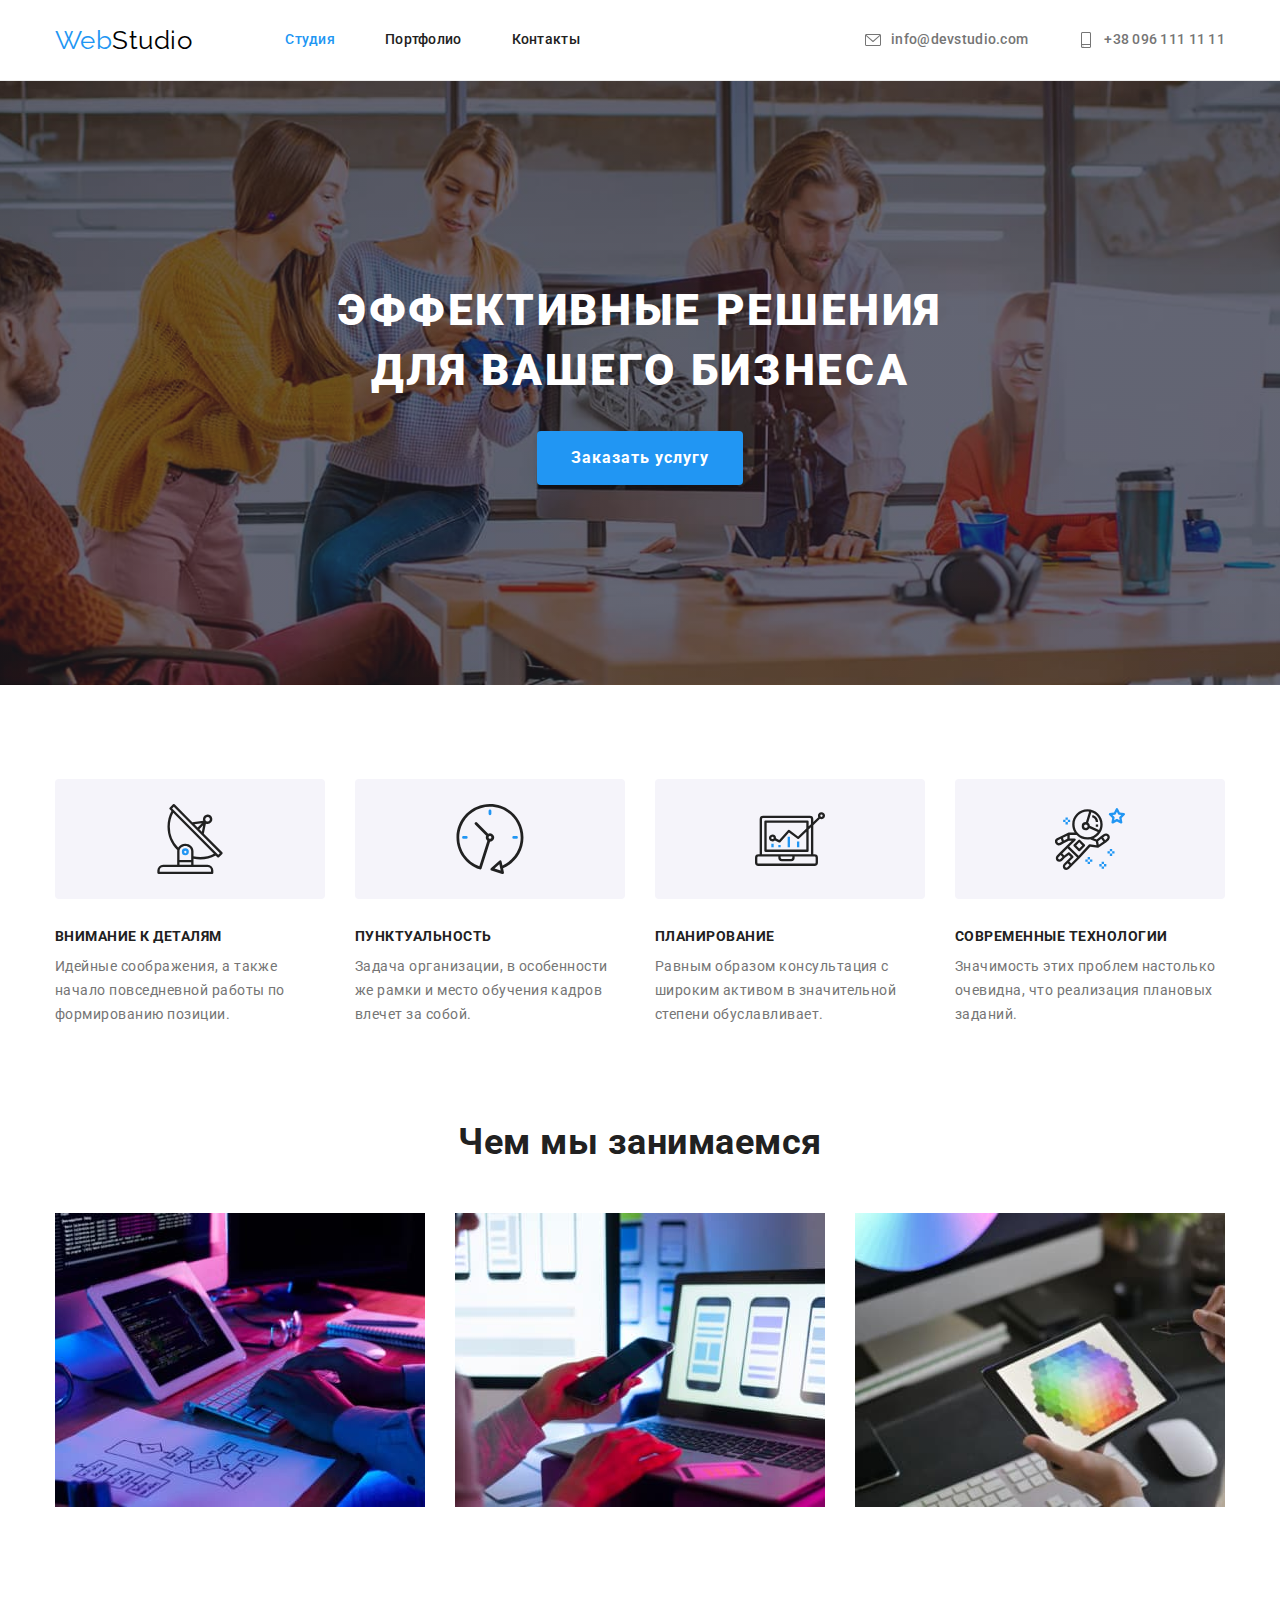
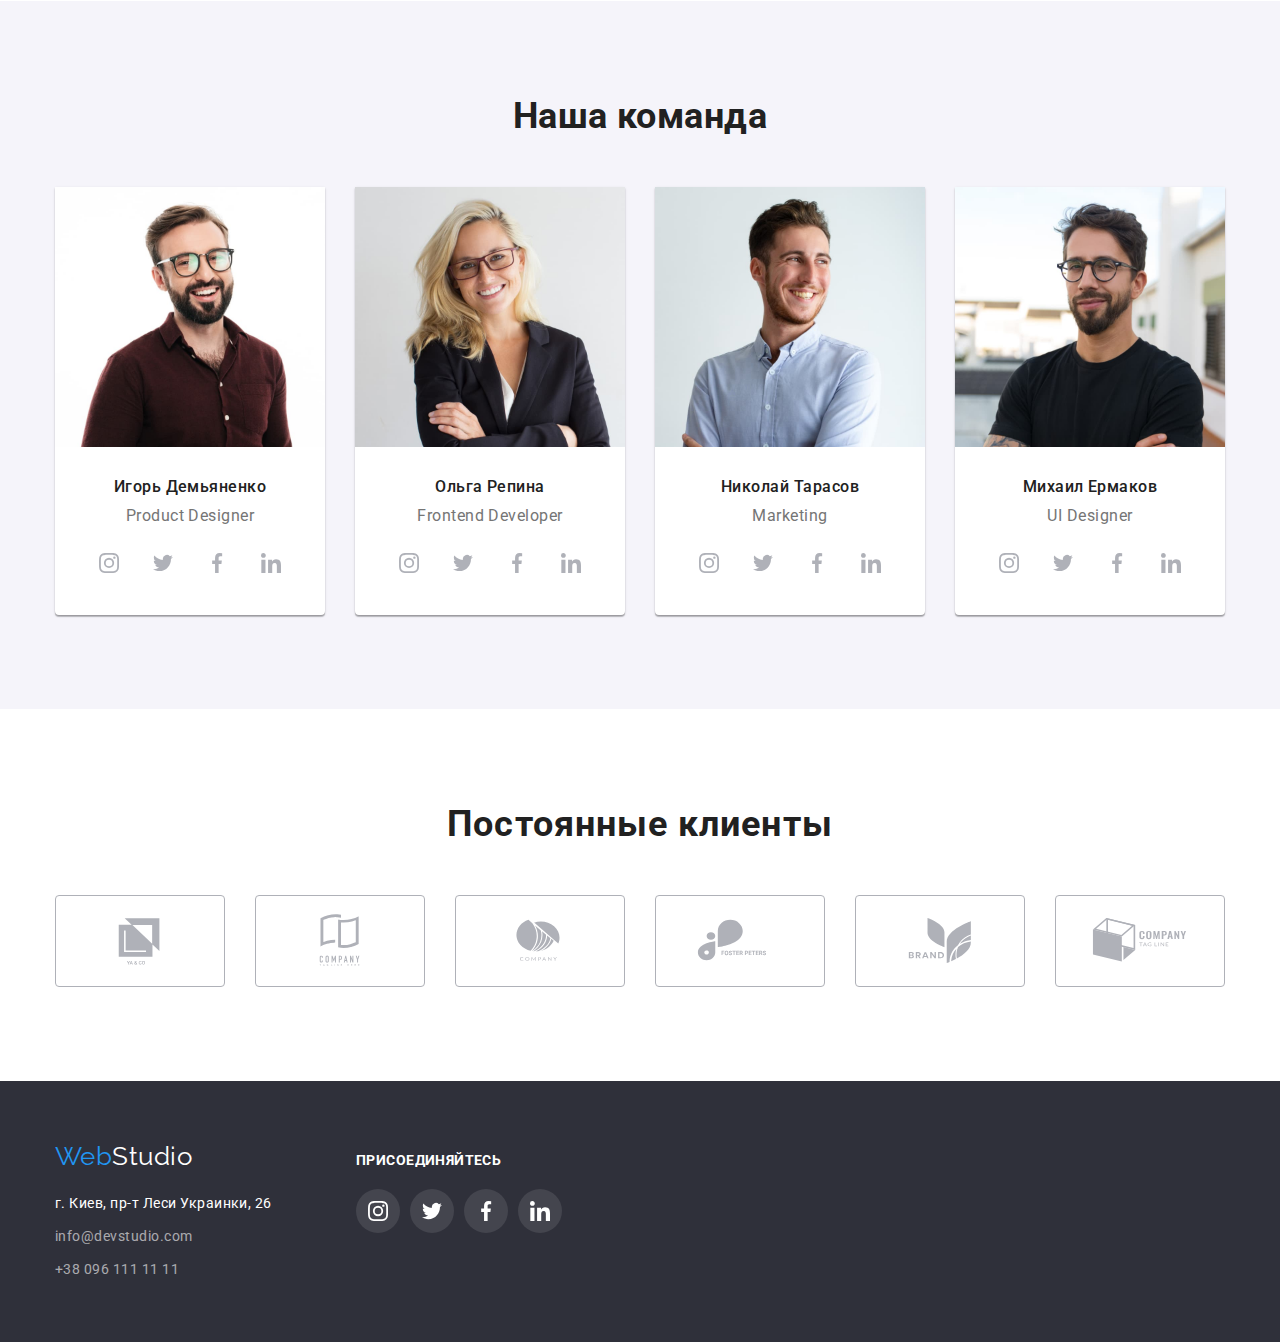
==== index.html @ 664a413b "копия дз 4" ====
<!DOCTYPE html>
<html lang="ru">

<head>
    <meta charset="UTF-8">
    <meta http-equiv="X-UA-Compatible" content="IE=edge">
    <meta name="viewport" content="width=device-width, initial-scale=1.0">
    <title lang="en">Studio</title>
    <link
        href="https://fonts.googleapis.com/css2?family=Raleway:wght@700&family=Roboto:wght@400;500;700;900&display=swap"
        rel="stylesheet">
    <link rel="stylesheet"
        href="https://cdnjs.cloudflare.com/ajax/libs/modern-normalize/1.1.0/modern-normalize.min.css">
    <link rel="stylesheet" href="./css/styles.css">
</head>

<body>
    <!--Шапка сайта-->
    <header class="page-header">
        <div class="container main-nav">
            <nav class="main-nav">
                <a lang="en" href="./index.html" class="logo link">Web<span class="logo-black">Studio</span></a>
                <ul class="site-nav lists">
                    <li class="item"><a href="./index.html" class="link current">Студия</a></li>
                    <li class="item"><a href="./portfolio.html" class="link">Портфолио</a></li>
                    <li class="item"><a href="" class="link">Контакты</a></li>
                </ul>
            </nav>
            <ul class="auth-nav lists">
                <li class="item"><a href="mailto:info@devstudio.com" lang="en" class="link"><svg class="nav-icon"
                            width="16px" height="16px">
                            <use href="./images/icons.svg#icon-mail"></use>
                        </svg>info@devstudio.com</a></li>
                <li class="item"><a href="tel:+380961111111" class="link"><svg class="nav-icon" width="16px"
                            height="16px">
                            <use href="./images/icons.svg#icon-smartphone"></use>
                        </svg>+38 096 111 11 11</a></li>
            </ul>
        </div>
    </header>
    <!--Основная страница-->
    <main>
        <!--Герой-->
        <section class="hero">
            <div class="hero-overlay">
                <h1 class="hero-title">Эффективные решения для вашего бизнеса</h1>
                <button type="button" class="btn">Заказать услугу</button>
            </div>
        </section>
        <!--Особенности-->
        <section class="section">
            <div class="container">
                <ul class="features-list lists">
                    <li class="item">
                        <div class="features-icon"><svg width="70px" height="70px">
                                <use href="./images/icons.svg#icon-antenna"></use>
                            </svg></div>
                        <h3 class="features-title">Внимание к деталям</h3>
                        <p class="features-text">Идейные соображения, а также начало повседневной работы по формированию
                            позиции.</p>
                    </li>
                    <li class="item">
                        <div class="features-icon"><svg width="70px" height="70px">
                                <use href="./images/icons.svg#icon-clock"></use>
                            </svg></div>
                        <h3 class="features-title">Пунктуальность</h3>
                        <p class="features-text">Задача организации, в особенности же рамки и место обучения кадров
                            влечет
                            за собой.</p>
                    </li>
                    <li class="item">
                        <div class="features-icon"><svg width="70px" height="70px">
                                <use href="./images/icons.svg#icon-diagram"></use>
                            </svg></div>
                        <h3 class="features-title">Планирование</h3>
                        <p class="features-text">Равным образом консультация с широким активом в значительной степени
                            обуславливает.</p>
                    </li>
                    <li class="item">
                        <div class="features-icon"><svg width="70px" height="70px">
                                <use href="./images/icons.svg#icon-astronaut"></use>
                            </svg></div>
                        <h3 class="features-title">Современные технологии</h3>
                        <p class="features-text">Значимость этих проблем настолько очевидна, что реализация плановых
                            заданий.</p>
                    </li>
                </ul>
            </div>
        </section>
        <!--Чем мы занимаемся-->
        <section class="section about">
            <div class="container">
                <h2 class="about-title">Чем мы занимаемся</h2>
                <ul class="about-list lists">
                    <li>
                        <img src="./images/box1.jpg" alt="разработка приложений" width="370">
                    </li>
                    <li>
                        <img src="./images/box2.jpg" alt="разработка макета сайта" width="370">
                    </li>
                    <li>
                        <img src="./images/box3.jpg" alt="выбор оттенка из палитры цветов " width="370">
                    </li>
                </ul>
            </div>
        </section>
        <!--Наша команда-->
        <section class="section-team">
            <div class="container">
                <h2 class="team-title">Наша команда</h2>
                <ul class="team-list lists">
                    <li class="item">
                        <img src="./images/ihor.jpg" alt="мужчина с бородой в красной рубашке" width="270" height="260">
                        <div class="team-list-text">
                            <h3 class="title">Игорь Демьяненко</h3>
                            <p lang="en" class="text">Product Designer</p>
                            <ul class="social-list lists">
                                <li class="social-list-item">
                                    <a href="/" class="social-link"><svg class="social-icon" width="20px" height="20px">
                                            <use href="./images/icons.svg#icon-team_instagram"></use>
                                        </svg></a>
                                </li>
                                <li class="social-list-item"><a href="/" class="social-link"><svg class="social-icon"
                                            width="20px" height="20px">
                                            <use href="./images/icons.svg#icon-team_twitter"></use>
                                        </svg></a></li>
                                <li class="social-list-item"><a href="/" class="social-link"><svg class="social-icon"
                                            width="20px" height="20px">
                                            <use href="./images/icons.svg#icon-team_facebook"></use>
                                        </svg></a></li>
                                <li class="social-list-item"><a href="/" class="social-link"><svg class="social-icon"
                                            width="20px" height="20px">
                                            <use href="./images/icons.svg#icon-team_linkedin"></use>
                                        </svg></a></li>
                            </ul>
                        </div>
                    </li>
                    <li class="item">
                        <img src="./images/olga.jpg" alt="девушка в черном пиджаке" width="270" height="260">
                        <div class="team-list-text">
                            <h3 class="title">Ольга Репина</h3>
                            <p lang="en" class="text">Frontend Developer</p>
                            <ul class="social-list lists">
                                <li class="social-list-item">
                                    <a href="/" class="social-link"><svg class="social-icon" width="20px" height="20px">
                                            <use href="./images/icons.svg#icon-team_instagram"></use>
                                        </svg></a>
                                </li>
                                <li class="social-list-item"><a href="/" class="social-link"><svg class="social-icon"
                                            width="20px" height="20px">
                                            <use href="./images/icons.svg#icon-team_twitter"></use>
                                        </svg></a></li>
                                <li class="social-list-item"><a href="/" class="social-link"><svg class="social-icon"
                                            width="20px" height="20px">
                                            <use href="./images/icons.svg#icon-team_facebook"></use>
                                        </svg></a></li>
                                <li class="social-list-item"><a href="/" class="social-link"><svg class="social-icon"
                                            width="20px" height="20px">
                                            <use href="./images/icons.svg#icon-team_linkedin"></use>
                                        </svg></a></li>
                            </ul>
                        </div>
                    </li>
                    <li class="item">
                        <img src="./images/nikolay.jpg" alt="мужчина в голубой рубашке" width="270" height="260">
                        <div class="team-list-text">
                            <h3 class="title">Николай Тарасов</h3>
                            <p lang="en" class="text">Marketing</p>
                            <ul class="social-list lists">
                                <li class="social-list-item">
                                    <a href="/" class="social-link"><svg class="social-icon" width="20px" height="20px">
                                            <use href="./images/icons.svg#icon-team_instagram"></use>
                                        </svg></a>
                                </li>
                                <li class="social-list-item"><a href="/" class="social-link"><svg class="social-icon"
                                            width="20px" height="20px">
                                            <use href="./images/icons.svg#icon-team_twitter"></use>
                                        </svg></a></li>
                                <li class="social-list-item"><a href="/" class="social-link"><svg class="social-icon"
                                            width="20px" height="20px">
                                            <use href="./images/icons.svg#icon-team_facebook"></use>
                                        </svg></a></li>
                                <li class="social-list-item"><a href="/" class="social-link"><svg class="social-icon"
                                            width="20px" height="20px">
                                            <use href="./images/icons.svg#icon-team_linkedin"></use>
                                        </svg></a></li>
                            </ul>
                        </div>
                    </li>
                    <li class="item">
                        <img src="./images/mikola.jpg" alt="Мужчина с бородой в черной футболке" width="270"
                            height="260">
                        <div class="team-list-text">
                            <h3 class="title">Михаил Ермаков</h3>
                            <p lang="en" class="text">UI Designer</p>
                            <ul class="social-list lists">
                                <li class="social-list-item">
                                    <a href="/" class="social-link"><svg class="social-icon" width="20px" height="20px">
                                            <use href="./images/icons.svg#icon-team_instagram"></use>
                                        </svg></a>
                                </li>
                                <li class="social-list-item"><a href="/" class="social-link"><svg class="social-icon"
                                            width="20px" height="20px">
                                            <use href="./images/icons.svg#icon-team_twitter"></use>
                                        </svg></a></li>
                                <li class="social-list-item"><a href="/" class="social-link"><svg class="social-icon"
                                            width="20px" height="20px">
                                            <use href="./images/icons.svg#icon-team_facebook"></use>
                                        </svg></a></li>
                                <li class="social-list-item"><a href="/" class="social-link"><svg class="social-icon"
                                            width="20px" height="20px">
                                            <use href="./images/icons.svg#icon-team_linkedin"></use>
                                        </svg></a></li>
                            </ul>
                        </div>
                    </li>
                </ul>
            </div>
        </section>
        <!--Клиенты-->
        <section class="section-clients">
            <div class="container">
                <h2 class="clients-title">Постоянные клиенты</h2>
                <ul class="clients-list lists">
                    <li class="clients-item"><a href="/" class="clients-link"><svg class="clients-icon" width="106"
                                height="60px">
                                <use href="./images/icons.svg#icon-company_one"></use>
                            </svg></a></li>
                    <li class="clients-item"><a href="/" class="clients-link"><svg class="clients-icon" width="106"
                                height="60px">
                                <use href="./images/icons.svg#icon-company_two"></use>
                            </svg></a></li>
                    <li class="clients-item"><a href="/" class="clients-link"><svg class="clients-icon" width="106"
                                height="60px">
                                <use href="./images/icons.svg#icon-company_three"></use>
                            </svg></a></li>
                    <li class="clients-item"><a href="/" class="clients-link"><svg class="clients-icon" width="106"
                                height="60px">
                                <use href="./images/icons.svg#icon-company_four"></use>
                            </svg></a></li>
                    <li class="clients-item"><a href="/" class="clients-link"><svg class="clients-icon" width="106"
                                height="60px">
                                <use href="./images/icons.svg#icon-company_five"></use>
                            </svg></a></li>
                    <li class="clients-item"><a href="/" class="clients-link"><svg class="clients-icon" width="106"
                                height="60px">
                                <use href="./images/icons.svg#icon-company_six"></use>
                            </svg></a></li>
                </ul>
            </div>

        </section>

    </main>
    <!--Подвал-->
    <footer class="footer">
        <div class="container">
            <div class="container-address">
                <a lang="en" href="./index.html" class="logo-footer link">Web<span class="logo-white">Studio</span></a>
                <address class="address">
                    <p class="text">г. Киев, пр-т Леси Украинки, 26</p>
                    <ul class="address-list lists">
                        <li class="item"><a href="mailto:info@devstudio.com" lang="en"
                                class="link">info@devstudio.com</a>
                        </li>
                        <li class="item"><a href="tel:+380961111111" class="link">+38 096 111 11 11</a></li>
                    </ul>
                </address>
            </div>
            <div class="container-social">
                <p class="footer-social-text">присоединяйтесь</p>
                <ul class="footer-social-list lists">
                    <li class="footer-social-item"><a href="/" class="footer-social-link"><svg
                                class="footer-social-icon" width="20px" height="20px">
                                <use href="./images/icons.svg#icon-footer_instagram"></use>
                            </svg></a></li>
                    <li class="footer-social-item"><a href="/" class="footer-social-link"><svg
                                class="footer-social-icon" width="20px" height="20px">
                                <use href="./images/icons.svg#icon-footer_twitter"></use>
                            </svg></a></li>
                    <li class="footer-social-item"><a href="/" class="footer-social-link"><svg
                                class="footer-social-icon" width="20px" height="20px">
                                <use href="./images/icons.svg#icon-footer_facebook"></use>
                            </svg></a></li>
                    <li class="footer-social-item"><a href="/" class="footer-social-link"><svg
                                class="footer-social-icon" width="20px" height="20px">
                                <use href="./images/icons.svg#icon-footer_linkedin"></use>
                            </svg></a></li>
                </ul>
            </div>
        </div>
    </footer>
</body>

</html>
---- css/styles.css ----
:root {
  --primary-text-color: #757575;
  --title-text-color: #212121;
  --accent-color: #2196f3;
  --white-color: #ffffff;
  --black-color: #000000;
  --bg-color: #ffffff;
  --hero-bg-color: #2f303a;
  --section-color: #f5f4fa;
  --address-link-color: rgba(255, 255, 255, 0.6);
}

body {
  font-family: 'Roboto', sans-serif;
  letter-spacing: 0.03em;
  background-color: var(--bg-color);
  color: var(--primary-text-color);
}

.lists {
  list-style: none;
}
.link {
  text-decoration: none;
}
.hide-title {
  position: absolute;
  width: 1px;
  height: 1px;
  margin: -1px;
  border: 0;
  padding: 0;
  white-space: nowrap;
  clip-path: inset(100%);
  clip: rect(0 0 0 0);
  overflow: hidden;
  opacity: 0;
}
/* container */
.container {
  margin-left: auto;
  margin-right: auto;
  padding: 0 15px;
  width: 1200px;
}
/* section */
.section {
  padding-top: 94px;
}
/* Допустимы сброс стилей по ТЗ */
h1,
h2,
h3,
h4,
h5,
h6,
p {
  margin: 0;
}

ul {
  padding: 0;
  margin: 0;
}
img {
  display: block;
  max-width: 100%;
}
/* header */
.page-header {
  border-bottom: 1px solid #ececec;
}

.main-nav {
  display: flex;
  align-items: center;
}

/* logo */
.logo {
  display: block;
  margin-right: 93px;

  font-family: Raleway, sans-serif;
  font-size: 26px;
  line-height: 1.19;
  color: var(--accent-color);
}
.logo-black {
  color: var(--black-color);
}
/* site nav */
.site-nav {
  display: flex;
}
.site-nav .item + .item,
.auth-nav .item + .item {
  margin-left: 50px;
}
.site-nav .link {
  display: block;
  padding-top: 32px;
  padding-bottom: 32px;

  font-weight: 500;
  font-size: 14px;
  line-height: 1.14;
  letter-spacing: 0.02em;
  color: var(--title-text-color);
}
.site-nav .link:hover,
.site-nav .link:focus,
.auth-nav .link:hover,
.auth-nav .link:focus {
  color: var(--accent-color);
}
.site-nav .link.current {
  color: var(--accent-color);
}
/* auth nav */
.auth-nav {
  display: flex;
  margin-left: auto;
}
.auth-nav > .item > .link {
  display: flex;
}
.nav-icon {
  fill: currentColor;
  margin-right: 10px;
}

.auth-nav .link {
  display: block;
  padding-top: 32px;
  padding-bottom: 32px;

  font-weight: 500;
  font-size: 14px;
  line-height: 1.14;
  letter-spacing: 0.02em;
  color: var(--primary-text-color);
}

/* Стили для index.html*/
/* hero */
.hero-overlay {
  padding-top: 200px;
  padding-bottom: 200px;
  margin-left: auto;
  margin-right: auto;
  text-align: center;
  max-width: 1600px;

  background-color: var(--hero-bg-color);
  background-image: linear-gradient(to right, rgba(47, 48, 58, 0.4), rgba(47, 48, 58, 0.4)),
    url('../images/hero.jpg');
  background-position: center;
  background-size: cover;
}

.hero-title {
  margin: 0 auto;
  width: 696px;
  margin-bottom: 30px;

  font-weight: 900;
  font-size: 44px;
  line-height: 1.36;
  letter-spacing: 0.06em;
  text-transform: uppercase;
  color: var(--white-color);
}
.btn {
  padding: 10px 32px;
  min-width: 200px;
  border-radius: 4px;
  border-color: transparent;

  font-family: inherit;
  font-weight: 700;
  font-size: 16px;
  line-height: 1.88;
  letter-spacing: 0.06em;
  background-color: var(--accent-color);
  color: var(--white-color);
  cursor: pointer;
  box-shadow: 0px 4px 4px rgba(0, 0, 0, 0.15);
}
.btn:hover,
.btn:focus {
  background-color: #188ce8;
}
/* features */
.features-list {
  display: flex;
}
.features-icon {
  display: flex;
  justify-content: center;
  align-items: center;
  margin-bottom: 30px;
  width: 270px;
  height: 120px;

  background-color: var(--section-color);
  border-radius: 4px;
}
.features-list .item {
  width: 270px;
  margin-right: 30px;
}
.features-list .item:last-child {
  margin-right: 0;
}
.features-title {
  margin-bottom: 10px;

  font-weight: 700;
  font-size: 14px;
  line-height: 1.14;
  text-transform: uppercase;
  color: var(--title-text-color);
}
.features-text {
  font-size: 14px;
  line-height: 1.71;
}
/* about & team */
.section.about {
  padding-bottom: 94px;
}
.about-list {
  display: flex;
  justify-content: space-between;
}
.about-title,
.team-title {
  margin-bottom: 50px;

  font-weight: 700;
  font-size: 36px;
  line-height: 1.17;
  text-align: center;
  color: var(--title-text-color);
}
.section-team {
  padding-top: 94px;
  padding-bottom: 94px;
  background-color: var(--section-color);
}

.team-list {
  display: flex;
  justify-content: space-between;
}
.team-list > .item {
  text-align: center;
  background-color: var(--bg-color);

  box-shadow: 0px 1px 3px rgba(0, 0, 0, 0.12), 0px 1px 1px rgba(0, 0, 0, 0.14),
    0px 2px 1px rgba(0, 0, 0, 0.2);
  border-radius: 0px 0px 4px 4px;
}
.team-list-text {
  padding-top: 30px;
  padding-bottom: 30px;
}
.team-list .title {
  padding-bottom: 10px;

  font-weight: 500;
  font-size: 16px;
  line-height: 1.19;
  color: var(--title-text-color);
}
.team-list .text {
  font-size: 16px;
  line-height: 1.19;
}
/* social list */
.social-list {
  display: flex;
  margin-top: 16px;
  justify-content: center;
}
.social-list-item {
  width: 44px;
  height: 44px;
}

.social-list-item + .social-list-item {
  margin-left: 10px;
}
.social-link {
  width: 100%;
  height: 100%;
  background-color: var(--white-color);
  display: flex;
  align-items: center;
  justify-content: center;
  border-radius: 50%;
}
.social-icon {
  fill: #afb1b8;
}
.social-link:hover,
.social-link:focus {
  background-color: var(--accent-color);
}
.social-link:hover .social-icon,
.social-link:focus .social-icon {
  fill: var(--white-color);
}
/* clients */
.section-clients {
  padding: 94px 0;
}
.clients-title {
  margin-bottom: 50px;

  font-weight: 700;
  font-size: 36px;
  line-height: 1.17;
  text-align: center;
  letter-spacing: 0.03em;
  color: var(--title-text-color);
}
.clients-list {
  display: flex;
  justify-content: center;
}
.clients-item {
  width: 170px;
  height: 92px;
}
.clients-item + .clients-item {
  margin-left: 30px;
}
.clients-link {
  width: 100%;
  height: 100%;
  display: flex;
  justify-content: center;
  align-items: center;

  border: 1px solid #afb1b8;
  border-radius: 4px;
}
.clients-icon {
  fill: #afb1b8;
}
.clients-link:hover,
.clients-link:focus {
  border: 1px solid var(--accent-color);
}
.clients-link:hover .clients-icon,
.clients-link:focus .clients-icon {
  fill: var(--accent-color);
}

/* footer */
.footer {
  padding-top: 60px;
  padding-bottom: 60px;

  background-color: var(--hero-bg-color);
}
.logo-footer {
  display: block;
  width: 145px;

  font-family: Raleway, sans-serif;
  font-size: 26px;
  line-height: 1.19;
  color: var(--accent-color);
}
.logo-white {
  color: var(--white-color);
}
.address {
  display: block;
  width: 231px;
  margin-top: 20px;
}
.address .text {
  font-size: 14px;
  line-height: 1.71;
  font-style: normal;
  color: var(--white-color);
}
.address-list .link {
  font-style: normal;
  font-size: 14px;
  line-height: 1.71;
  color: var(--address-link-color);
}
.address-list > .item {
  padding-top: 9px;
}
/* footer-social */
.footer .container {
  display: flex;
  align-items: baseline;
}
.container-address {
  width: 231px;
}
.container-social {
  width: 206px;
  margin-left: 70px;
  align-items: flex-start;
}
.footer-social-text {
  display: block;
  margin-bottom: 20px;

  font-weight: 700;
  font-size: 14px;
  line-height: 1.14;
  letter-spacing: 0.03em;
  text-transform: uppercase;
  color: var(--white-color);
}
.footer-social-list {
  display: flex;
  justify-content: center;
}
.footer-social-item {
  width: 44px;
  height: 44px;
}
.footer-social-item + .footer-social-item {
  margin-left: 10px;
}
.footer-social-link {
  width: 100%;
  height: 100%;
  display: flex;
  justify-content: center;
  align-items: center;

  background-color: rgba(255, 255, 255, 0.1);
  border-radius: 50%;
}
.footer-social-icon {
  fill: var(--white-color);
}
.footer-social-link:hover,
.footer-social-link:focus {
  background-color: var(--accent-color);
}

/* Стили для portfolio.html */
/* buttons */
.section-portfolio {
  padding-top: 94px;
  padding-bottom: 94px;
}
.buttons-list {
  display: flex;
  justify-content: center;
  margin-bottom: 50px;
}
.buttons-list > .item {
  margin-left: 8px;
}
.buttons-list > .item:first-child {
  margin-left: 0;
}
.buttons {
  padding: 6px 22px;
  border-radius: 4px;
  border-color: transparent;

  font-family: Roboto, sans-serif;
  font-weight: 500;
  font-size: 16px;
  line-height: 1.62;
  background-color: var(--section-color);
  color: var(--title-text-color);
}
.buttons:hover,
.buttons:focus {
  background-color: var(--accent-color);
  color: var(--white-color);
  box-shadow: 0px 3px 1px rgba(0, 0, 0, 0.1), 0px 1px 2px rgba(0, 0, 0, 0.08),
    0px 2px 2px rgba(0, 0, 0, 0.12);
  cursor: pointer;
}
/* cards */
.cards {
  display: flex;
  flex-wrap: wrap;
  margin-left: -30px;
  margin-bottom: -30px;
}
.cards > .item {
  max-width: 370px;
  margin-left: 30px;
  margin-bottom: 30px;
}
.cards > .item:hover {
  box-shadow: 0px 1px 1px rgba(0, 0, 0, 0.12), 0px 4px 4px rgba(0, 0, 0, 0.06),
    1px 4px 6px rgba(0, 0, 0, 0.16);
  cursor: pointer;
}
.cards-text-box {
  padding: 20px 24px;
  border: 1px solid #eeeeee;
  border-top: none;
}

.cards-tittle {
  margin-bottom: 4px;

  font-weight: 700;
  font-size: 18px;
  line-height: 2;
  letter-spacing: 0.06em;
  color: var(--title-text-color);
}
.cards-text {
  font-size: 16px;
  line-height: 1.88;
}
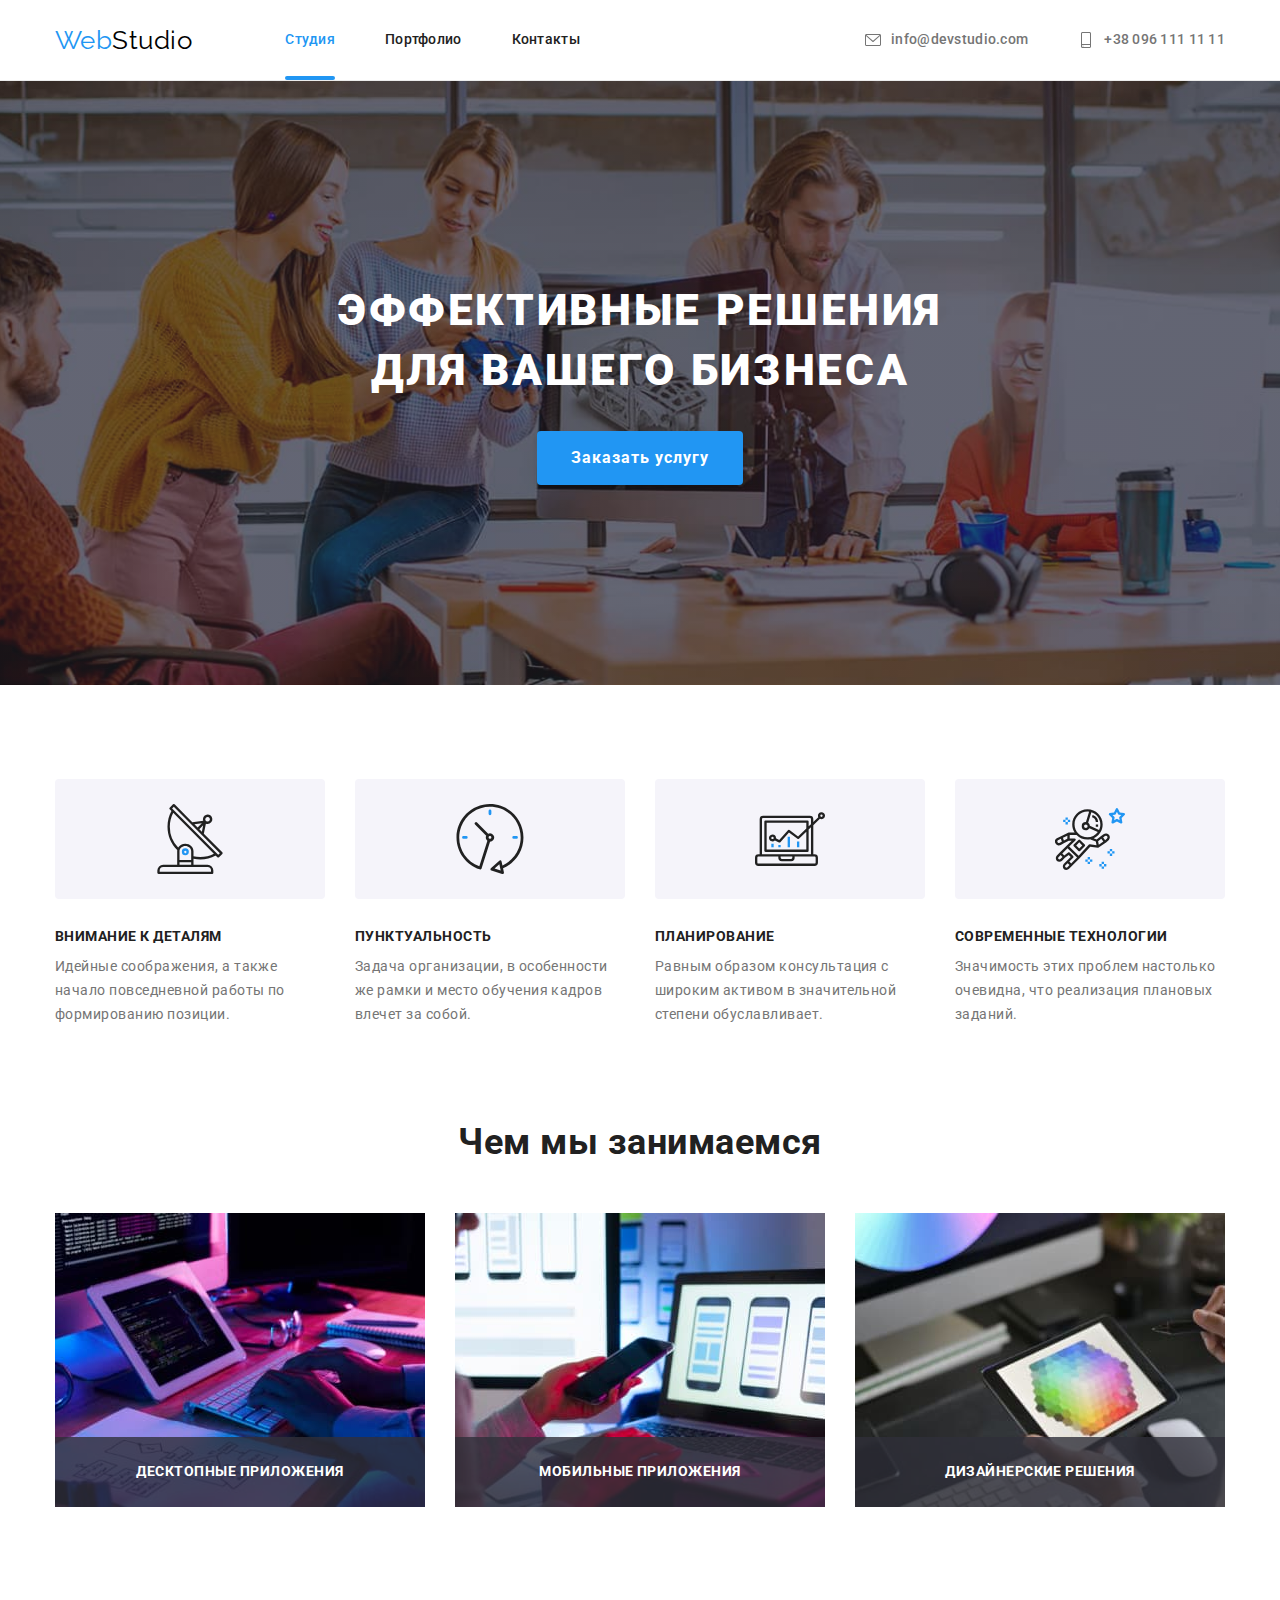
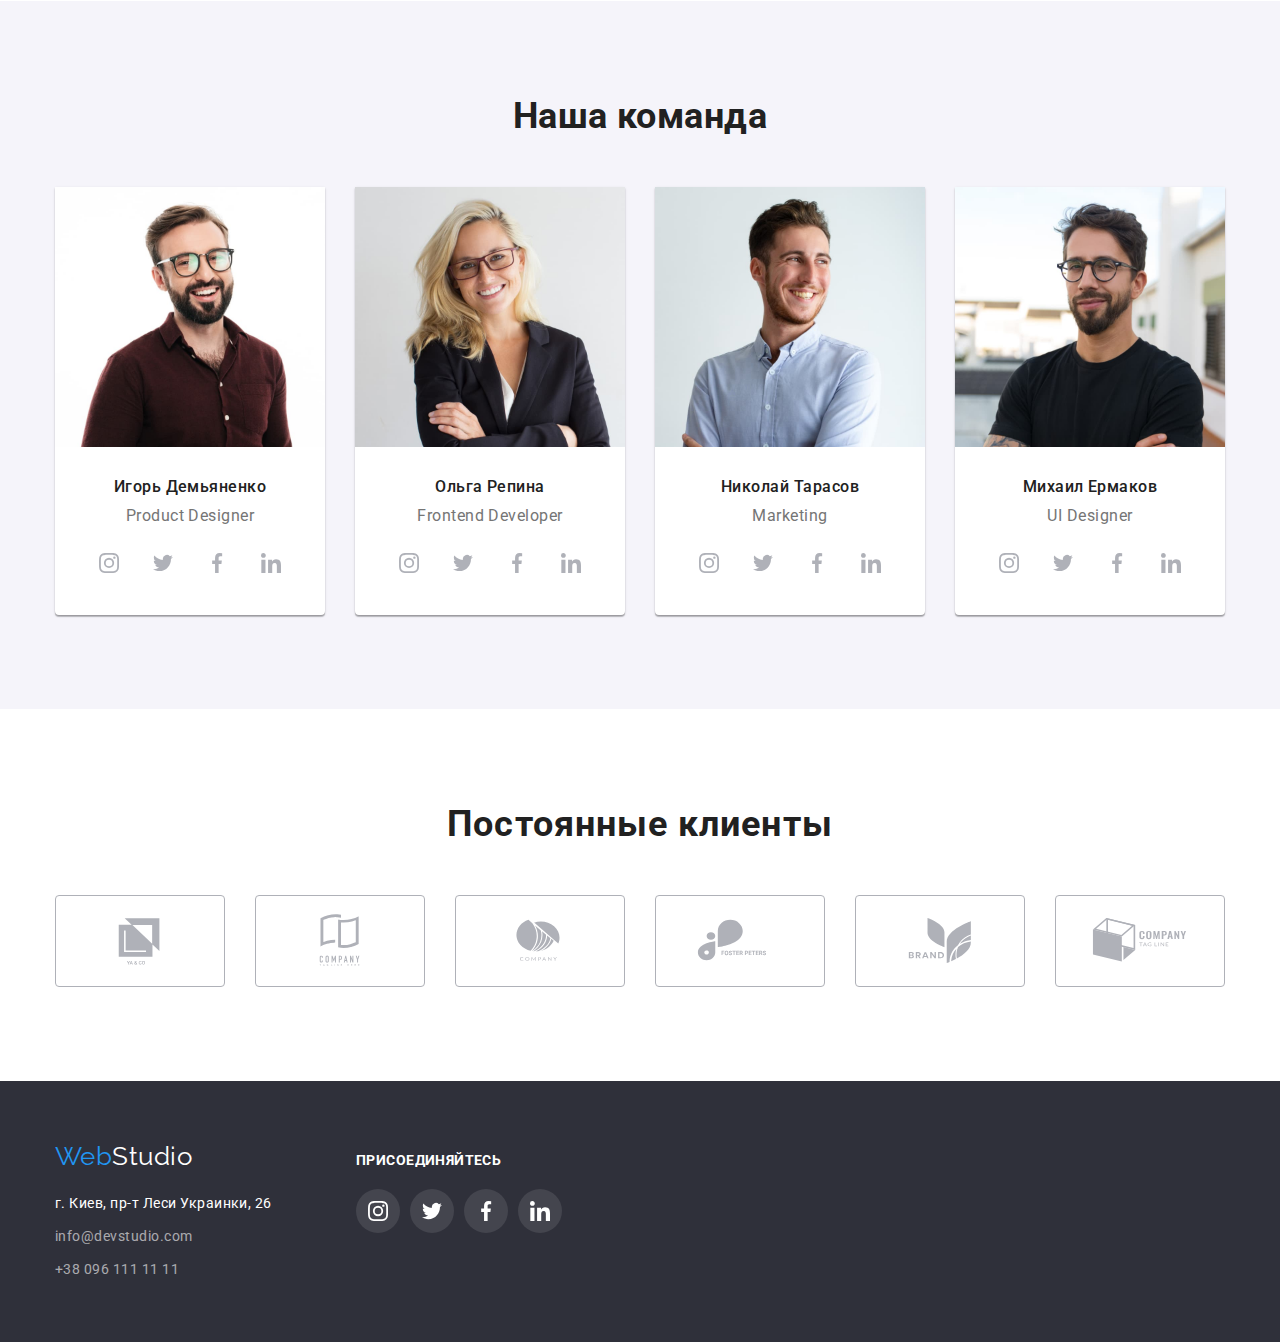
==== commit 799e879b: "сделал оверлэй в портфолио" ====
--- a/index.html
+++ b/index.html
@@ -92,14 +92,17 @@
             <div class="container">
                 <h2 class="about-title">Чем мы занимаемся</h2>
                 <ul class="about-list lists">
-                    <li>
+                    <li class="about-list-item">
                         <img src="./images/box1.jpg" alt="разработка приложений" width="370">
-                    </li>
-                    <li>
+                        <p class="about-list-overlay">Десктопные приложения</p>
+                    </li>
+                    <li class="about-list-item">
                         <img src="./images/box2.jpg" alt="разработка макета сайта" width="370">
-                    </li>
-                    <li>
+                        <p class="about-list-overlay">Мобильные приложения</p>
+                    </li>
+                    <li class="about-list-item">
                         <img src="./images/box3.jpg" alt="выбор оттенка из палитры цветов " width="370">
+                        <p class="about-list-overlay">Дизайнерские решения</p>
                     </li>
                 </ul>
             </div>
@@ -116,20 +119,20 @@
                             <p lang="en" class="text">Product Designer</p>
                             <ul class="social-list lists">
                                 <li class="social-list-item">
-                                    <a href="/" class="social-link"><svg class="social-icon" width="20px" height="20px">
-                                            <use href="./images/icons.svg#icon-team_instagram"></use>
-                                        </svg></a>
-                                </li>
-                                <li class="social-list-item"><a href="/" class="social-link"><svg class="social-icon"
-                                            width="20px" height="20px">
-                                            <use href="./images/icons.svg#icon-team_twitter"></use>
-                                        </svg></a></li>
-                                <li class="social-list-item"><a href="/" class="social-link"><svg class="social-icon"
-                                            width="20px" height="20px">
-                                            <use href="./images/icons.svg#icon-team_facebook"></use>
-                                        </svg></a></li>
-                                <li class="social-list-item"><a href="/" class="social-link"><svg class="social-icon"
-                                            width="20px" height="20px">
+                                    <a href="/" class="social-link"><svg class="social-icon" width="20" height="20">
+                                            <use href="./images/icons.svg#icon-team_instagram"></use>
+                                        </svg></a>
+                                </li>
+                                <li class="social-list-item"><a href="/" class="social-link"><svg class="social-icon"
+                                            width="20" height="20">
+                                            <use href="./images/icons.svg#icon-team_twitter"></use>
+                                        </svg></a></li>
+                                <li class="social-list-item"><a href="/" class="social-link"><svg class="social-icon"
+                                            width="20" height="20">
+                                            <use href="./images/icons.svg#icon-team_facebook"></use>
+                                        </svg></a></li>
+                                <li class="social-list-item"><a href="/" class="social-link"><svg class="social-icon"
+                                            width="20" height="20">
                                             <use href="./images/icons.svg#icon-team_linkedin"></use>
                                         </svg></a></li>
                             </ul>
--- a/css/styles.css
+++ b/css/styles.css
@@ -115,7 +115,19 @@
   color: var(--accent-color);
 }
 .site-nav .link.current {
+  position: relative;
   color: var(--accent-color);
+}
+.link.current::after {
+  display: block;
+  content: '';
+  position: absolute;
+  bottom: 0;
+  width: 100%;
+  height: 4px;
+
+  background-color: var(--accent-color);
+  border-radius: 2px;
 }
 /* auth nav */
 .auth-nav {
@@ -244,6 +256,27 @@
   text-align: center;
   color: var(--title-text-color);
 }
+/* about-overlay */
+.about-list-item {
+  position: relative;
+}
+.about-list-overlay {
+  position: absolute;
+  bottom: 0;
+  width: 100%;
+  height: 70px;
+  display: flex;
+  justify-content: center;
+  align-items: center;
+
+  font-weight: 700;
+  font-size: 14px;
+  line-height: 1.14;
+  text-transform: uppercase;
+  color: var(--white-color);
+  background-color: rgba(47, 48, 58, 0.8);
+}
+/* ------ */
 .section-team {
   padding-top: 94px;
   padding-bottom: 94px;
@@ -524,3 +557,23 @@
   font-size: 16px;
   line-height: 1.88;
 }
+/* cards-overlay */
+.cards-image {
+  position: relative;
+}
+.cards-overlay {
+  position: absolute;
+  top: 0;
+  width: 100%;
+  height: 100%;
+  padding: 63px 24px;
+
+  font-size: 18px;
+  line-height: 1.56;
+  color: var(--white-color);
+  background-color: rgba(33, 150, 243, 0.9);
+  opacity: 0;
+}
+.cards > .item:hover .cards-overlay {
+  opacity: 1;
+}